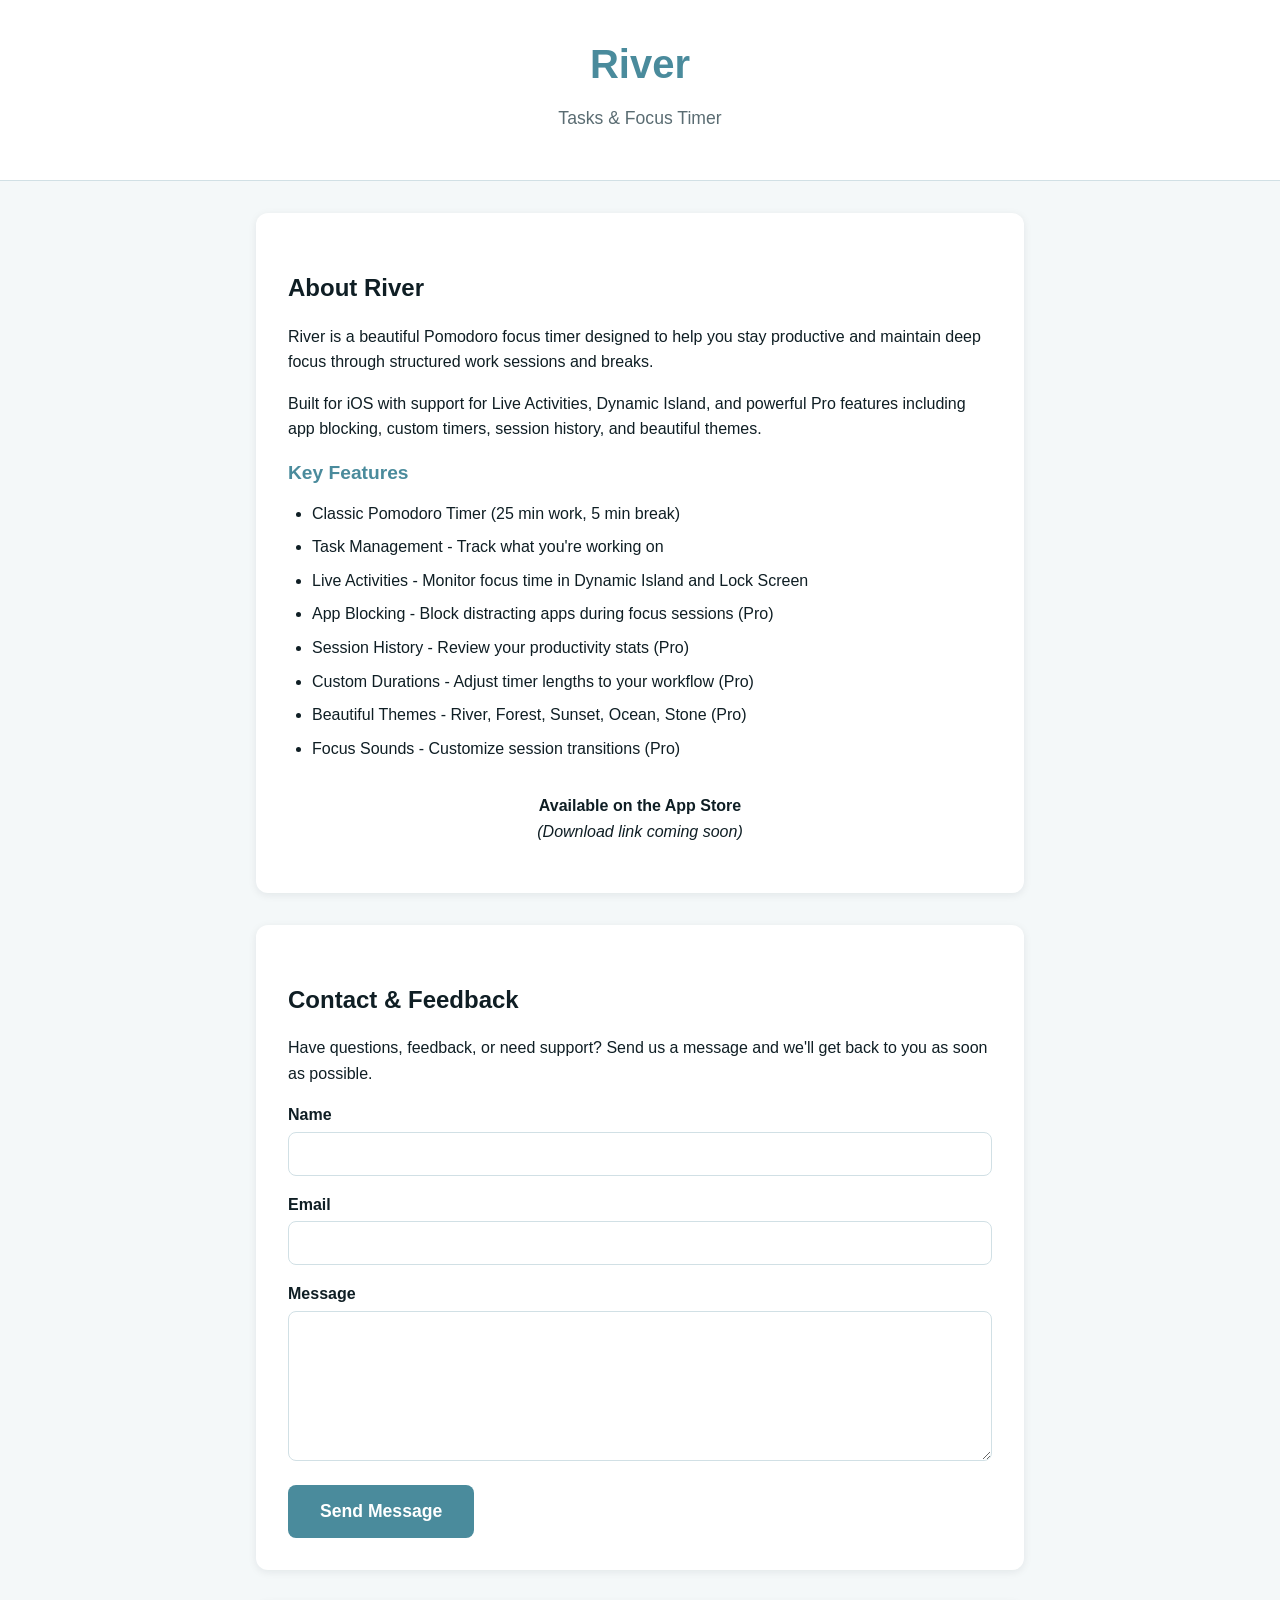
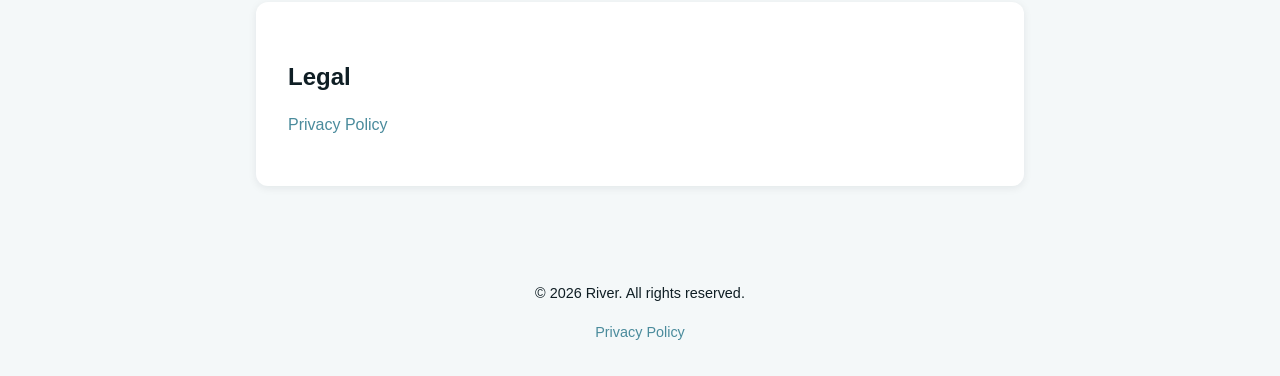
==== docs/index.html @ 63a59d3b "Add GitHub Pages site for App Store submission Creates support website and privacy policy pages requ" ====
<!DOCTYPE html>
<html lang="en">
<head>
  <meta charset="UTF-8">
  <meta name="viewport" content="width=device-width, initial-scale=1.0">
  <title>River - Tasks & Focus Timer</title>
  <meta name="description" content="River is a beautiful Pomodoro focus timer for iOS. Stay productive with structured work sessions and breaks.">
  <link rel="stylesheet" href="style.css">
</head>
<body>
  <header>
    <h1 class="logo">River</h1>
    <p class="tagline">Tasks & Focus Timer</p>
  </header>

  <div class="container">
    <section>
      <h2>About River</h2>
      <p>
        River is a beautiful Pomodoro focus timer designed to help you stay productive and maintain deep focus
        through structured work sessions and breaks.
      </p>
      <p>
        Built for iOS with support for Live Activities, Dynamic Island, and powerful Pro features including
        app blocking, custom timers, session history, and beautiful themes.
      </p>

      <h3>Key Features</h3>
      <ul>
        <li>Classic Pomodoro Timer (25 min work, 5 min break)</li>
        <li>Task Management - Track what you're working on</li>
        <li>Live Activities - Monitor focus time in Dynamic Island and Lock Screen</li>
        <li>App Blocking - Block distracting apps during focus sessions (Pro)</li>
        <li>Session History - Review your productivity stats (Pro)</li>
        <li>Custom Durations - Adjust timer lengths to your workflow (Pro)</li>
        <li>Beautiful Themes - River, Forest, Sunset, Ocean, Stone (Pro)</li>
        <li>Focus Sounds - Customize session transitions (Pro)</li>
      </ul>

      <p style="text-align: center; margin-top: 2rem;">
        <strong>Available on the App Store</strong><br>
        <em>(Download link coming soon)</em>
      </p>
    </section>

    <section>
      <h2>Contact & Feedback</h2>
      <p>
        Have questions, feedback, or need support? Send us a message and we'll get back to you as soon as possible.
      </p>

      <form action="https://formspree.io/f/xreyznwv" method="POST">
        <div>
          <label for="name">Name</label>
          <input type="text" id="name" name="name" required>
        </div>

        <div>
          <label for="email">Email</label>
          <input type="email" id="email" name="_replyto" required>
        </div>

        <div>
          <label for="message">Message</label>
          <textarea id="message" name="message" required></textarea>
        </div>

        <!-- Hidden field to redirect to thank you page after submission -->
        <input type="hidden" name="_next" value="thanks.html">

        <!-- Optional: Customize the subject line -->
        <input type="hidden" name="_subject" value="New contact from River website">

        <button type="submit">Send Message</button>
      </form>
    </section>

    <section>
      <h2>Legal</h2>
      <p>
        <a href="privacy.html">Privacy Policy</a>
      </p>
    </section>
  </div>

  <footer>
    <p>&copy; 2026 River. All rights reserved.</p>
    <div class="nav-links">
      <a href="privacy.html">Privacy Policy</a>
    </div>
  </footer>
</body>
</html>
---- docs/style.css ----
/* River - GitHub Pages Stylesheet */

:root {
  --river-teal: #4A8B9C;
  --river-teal-dark: #3a7080;
  --light-bg: #F4F8F9;
  --dark-text: #0F1E24;
  --medium-text: #5A6C72;
  --border-color: #D1E0E5;
  --white: #ffffff;
}

* {
  margin: 0;
  padding: 0;
  box-sizing: border-box;
}

body {
  font-family: -apple-system, BlinkMacSystemFont, 'Segoe UI', 'Helvetica Neue', Arial, sans-serif;
  background-color: var(--light-bg);
  color: var(--dark-text);
  line-height: 1.6;
  padding: 0;
  margin: 0;
}

/* Header */
header {
  background-color: var(--white);
  border-bottom: 1px solid var(--border-color);
  padding: 2rem 1rem;
  text-align: center;
}

.logo {
  font-size: 2.5rem;
  font-weight: 700;
  color: var(--river-teal);
  margin-bottom: 0.5rem;
}

.tagline {
  font-size: 1.1rem;
  color: var(--medium-text);
  font-weight: 400;
}

/* Main Container */
.container {
  max-width: 800px;
  margin: 0 auto;
  padding: 2rem 1rem;
}

/* Content Sections */
section {
  background-color: var(--white);
  border-radius: 12px;
  padding: 2rem;
  margin-bottom: 2rem;
  box-shadow: 0 2px 8px rgba(15, 30, 36, 0.08);
}

h1 {
  font-size: 2rem;
  color: var(--dark-text);
  margin-bottom: 1rem;
}

h2 {
  font-size: 1.5rem;
  color: var(--dark-text);
  margin-bottom: 1rem;
  margin-top: 1.5rem;
}

h3 {
  font-size: 1.2rem;
  color: var(--river-teal);
  margin-bottom: 0.75rem;
  margin-top: 1rem;
}

p {
  margin-bottom: 1rem;
  color: var(--dark-text);
}

ul {
  margin-left: 1.5rem;
  margin-bottom: 1rem;
}

li {
  margin-bottom: 0.5rem;
  color: var(--dark-text);
}

a {
  color: var(--river-teal);
  text-decoration: none;
  transition: color 0.2s;
}

a:hover {
  color: var(--river-teal-dark);
  text-decoration: underline;
}

/* Form Styling */
form {
  display: flex;
  flex-direction: column;
  gap: 1rem;
}

label {
  font-weight: 600;
  color: var(--dark-text);
  margin-bottom: 0.25rem;
  display: block;
}

input[type="text"],
input[type="email"],
textarea {
  width: 100%;
  padding: 0.75rem;
  border: 1px solid var(--border-color);
  border-radius: 8px;
  font-size: 1rem;
  font-family: inherit;
  background-color: var(--white);
  transition: border-color 0.2s;
}

input[type="text"]:focus,
input[type="email"]:focus,
textarea:focus {
  outline: none;
  border-color: var(--river-teal);
}

textarea {
  min-height: 150px;
  resize: vertical;
}

button[type="submit"] {
  background-color: var(--river-teal);
  color: var(--white);
  border: none;
  padding: 1rem 2rem;
  font-size: 1.1rem;
  font-weight: 600;
  border-radius: 8px;
  cursor: pointer;
  transition: background-color 0.2s;
  align-self: flex-start;
}

button[type="submit"]:hover {
  background-color: var(--river-teal-dark);
}

button[type="submit"]:active {
  transform: translateY(1px);
}

/* Footer */
footer {
  text-align: center;
  padding: 2rem 1rem;
  color: var(--medium-text);
  font-size: 0.9rem;
}

footer a {
  color: var(--river-teal);
  margin: 0 0.5rem;
}

/* Success/Thank You Message */
.success-message {
  background-color: #E8F5F1;
  border: 1px solid var(--river-teal);
  border-radius: 8px;
  padding: 1.5rem;
  margin-bottom: 2rem;
  text-align: center;
}

.success-message h2 {
  color: var(--river-teal);
  margin-top: 0;
}

/* Navigation Links */
.nav-links {
  text-align: center;
  margin-top: 1rem;
}

.nav-links a {
  margin: 0 1rem;
  font-weight: 500;
}

/* Mobile Responsive */
@media (max-width: 600px) {
  .logo {
    font-size: 2rem;
  }

  .tagline {
    font-size: 1rem;
  }

  h1 {
    font-size: 1.5rem;
  }

  h2 {
    font-size: 1.25rem;
  }

  section {
    padding: 1.5rem;
  }

  .container {
    padding: 1rem;
  }

  button[type="submit"] {
    width: 100%;
  }
}
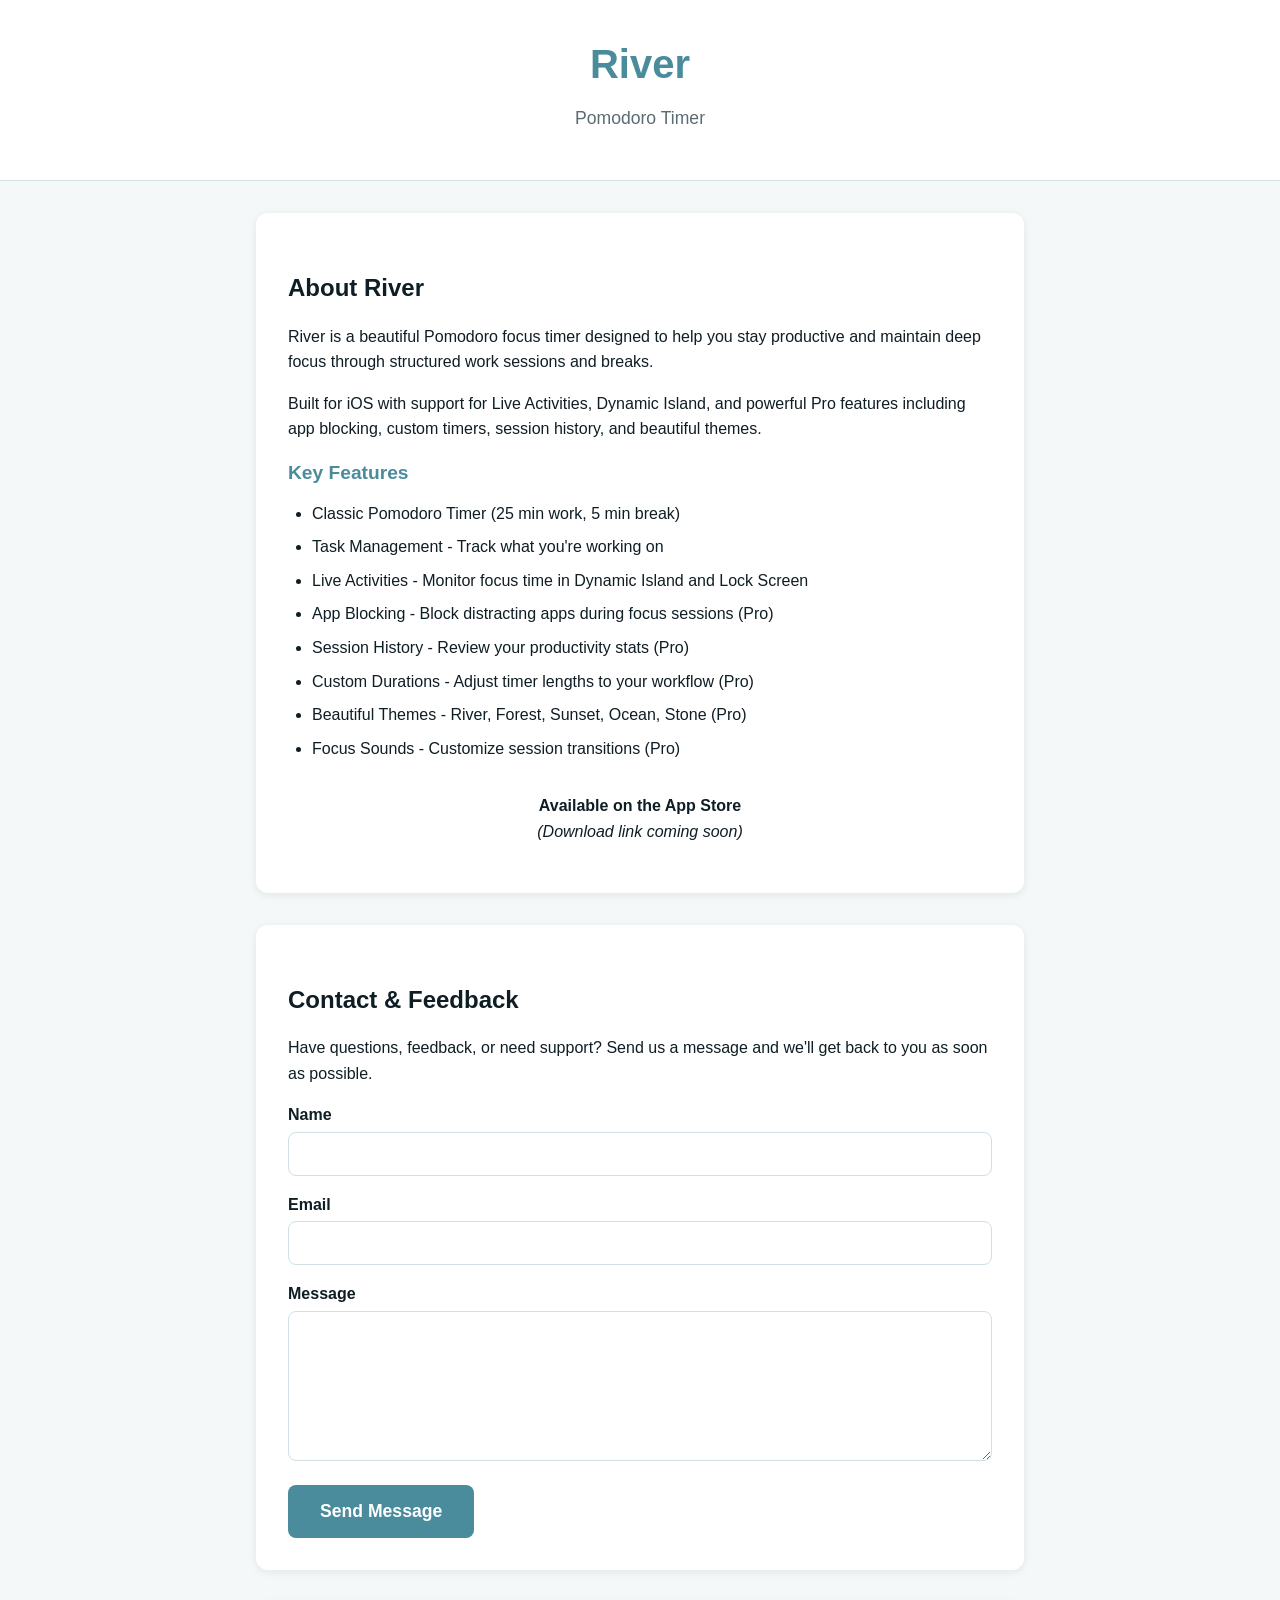
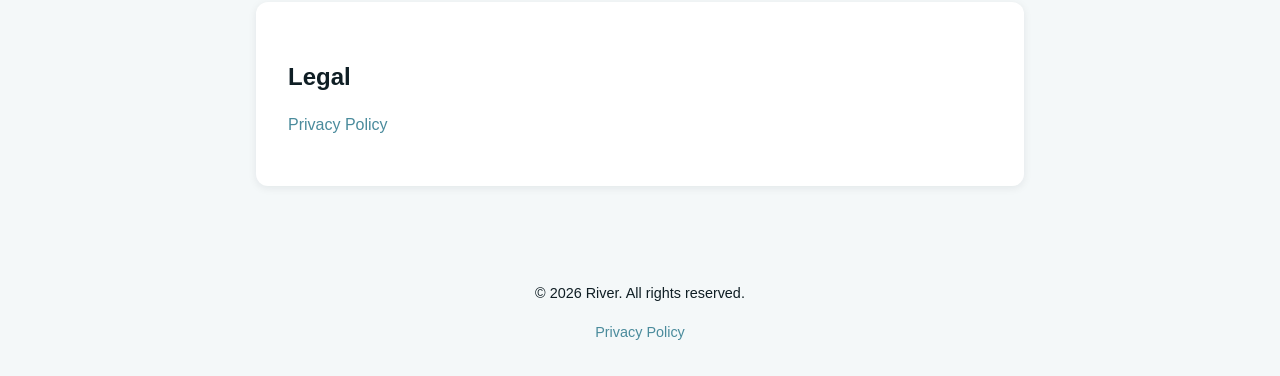
==== commit 447f80d6: "Update app name from "River - Tasks & Focus Timer" to "River - Pomodoro Timer" - Updated title and t" ====
--- a/docs/index.html
+++ b/docs/index.html
@@ -3,14 +3,14 @@
 <head>
   <meta charset="UTF-8">
   <meta name="viewport" content="width=device-width, initial-scale=1.0">
-  <title>River - Tasks & Focus Timer</title>
+  <title>River - Pomodoro Timer</title>
   <meta name="description" content="River is a beautiful Pomodoro focus timer for iOS. Stay productive with structured work sessions and breaks.">
   <link rel="stylesheet" href="style.css">
 </head>
 <body>
   <header>
     <h1 class="logo">River</h1>
-    <p class="tagline">Tasks & Focus Timer</p>
+    <p class="tagline">Pomodoro Timer</p>
   </header>
 
   <div class="container">
